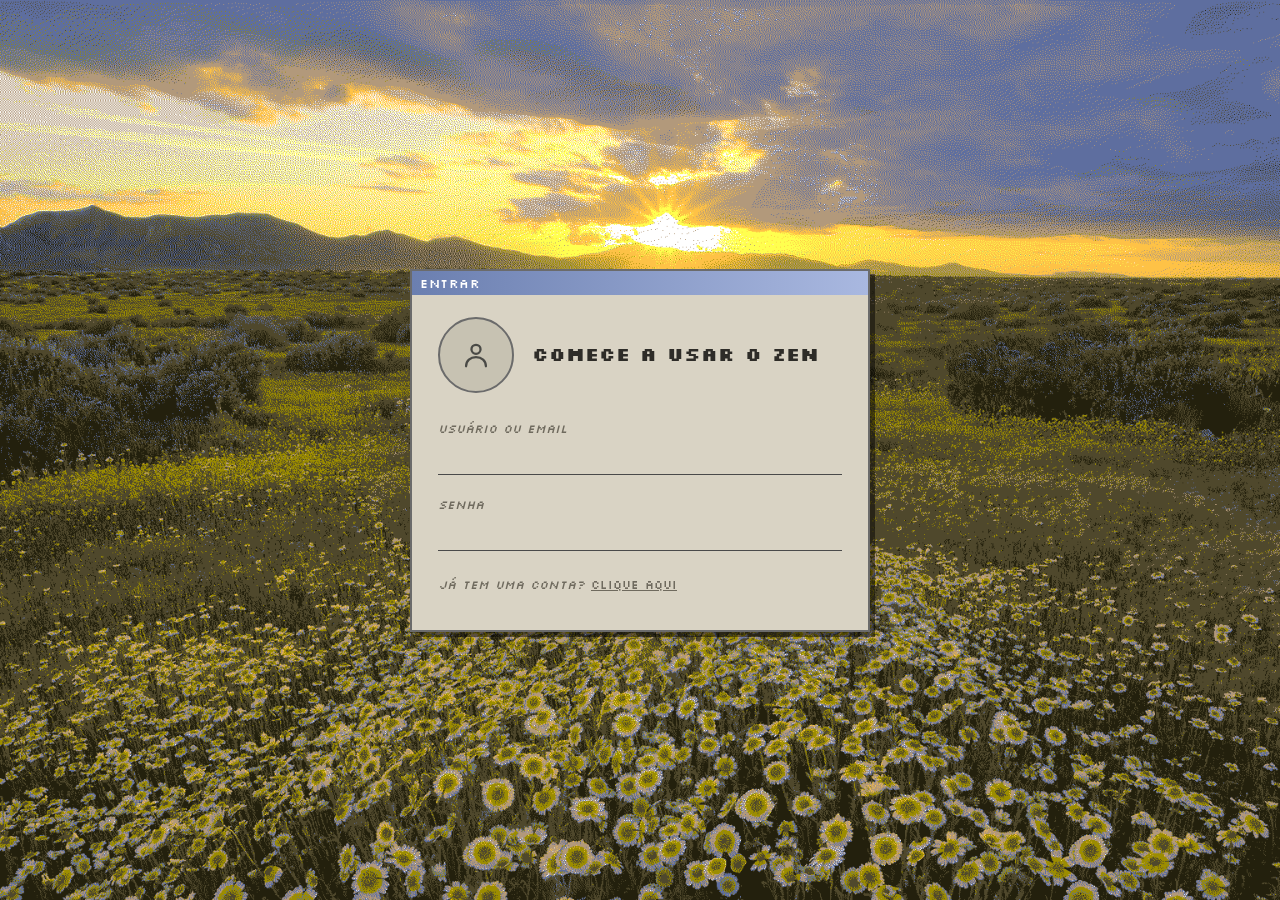
==== cadastro.html @ 0c86bc10 "." ====
<!DOCTYPE html>
<html lang="pt-br">
<head>
<meta charset="UTF-8">
<meta name="viewport" content="width=device-width, initial-scale=1.0">
<title>zen · cadastro</title>
<link rel="stylesheet" href="style.css">
</head>
<body>

<div class="stage">
  <div class="janela fluxo auth-window">
    <div class="titlebar">Entrar</div>
    <div class="conteudo">

      <div class="auth-header inverso">
        <h1>comece a usar o zen</h1>
        <div class="avatar-circle">
          <svg viewBox="0 0 24 24" fill="none" stroke="#4a4a46" stroke-width="1.6" stroke-linecap="round">
            <circle cx="12" cy="8" r="3.2"/>
            <path d="M5 20c0-4 3-6.5 7-6.5s7 2.5 7 6.5"/>
          </svg>
        </div>
      </div>

      <div class="campo">
        <label for="usuario">usuário ou email</label>
        <input type="text" id="usuario" name="usuario">
      </div>

      <div class="campo">
        <label for="senha">senha</label>
        <input type="password" id="senha" name="senha">
      </div>

      <p class="link-alt">já tem uma conta? <a href="index.html">clique aqui</a></p>

    </div>
  </div>
</div>

</body>
</html>
---- style.css ----
@import url('https://fonts.googleapis.com/css2?family=Silkscreen:wght@400;700&display=swap');

:root{
  --bg-window: #d9d3c4;
  --border: #6b6b6b;
  --title-start: #6b7fb0;
  --title-end: #a9b8e0;
  --text-dark: #2e2c28;
  --text-muted: #6f6a5e;
  --line: #4a4a4a;
  --avatar-bg: #c7c2b2;
}

*{ box-sizing: border-box; }

html, body{
  margin: 0;
  min-height: 100vh;
}

body{
  font-family: 'Silkscreen', monospace;
  color: var(--text-dark);
  background: url('foto.png') center/cover no-repeat fixed;
  min-height: 100vh;
}

a{ color: inherit; }

.janela{
  background-color: #d9d3c4;
  border: 2px solid #6b6b6b;
  box-shadow: 5px 5px 0 rgba(0, 0, 0, 0.484);
  font-size: 16px;
  position: absolute;
}

.janela .titlebar{
  background: linear-gradient(90deg, #6b7fb0, #a9b8e0);
  padding: 4px 8px;
  color: #fff;
  font-size: 13px;
  letter-spacing: 0.5px;
}
.janela.fluxo{
  position: relative;
}

.janela .conteudo{
  padding: 22px 26px 26px;
}

.avatar-circle{
  width: 76px;
  height: 76px;
  min-width: 76px;
  border-radius: 50%;
  background: var(--avatar-bg);
  border: 2px solid var(--border);
  display: flex;
  align-items: center;
  justify-content: center;
}

.avatar-circle svg{ width: 34px; height: 34px; }

.avatar-foto{
  width: 76px;
  height: 76px;
  min-width: 76px;
  border-radius: 50%;
  border: 2px solid var(--border);
  object-fit: cover;
  background: var(--avatar-bg);
}

.stage{
  min-height: 100vh;
  display: flex;
  align-items: center;
  justify-content: center;
  padding: 40px 16px;
}

.auth-window{
  width: 100%;
  max-width: 460px;
}

.auth-header{
  display: flex;
  align-items: center;
  justify-content: space-between;
  gap: 18px;
  margin-bottom: 28px;
}

.auth-header.inverso{
  flex-direction: row-reverse;
  justify-content: flex-end;
}

.auth-header h1{
  font-size: 19px;
  font-weight: 700;
  line-height: 1.3;
  margin: 0;
  flex: 1;
}

.campo{
  margin: 22px 0;
}

.campo label{
  display: block;
  font-size: 12px;
  font-style: italic;
  color: var(--text-muted);
  margin-bottom: 8px;
}

.campo input{
  width: 100%;
  border: none;
  border-bottom: 1px solid var(--line);
  background: transparent;
  font-family: inherit;
  font-size: 14px;
  color: var(--text-dark);
  padding: 4px 2px 8px;
  outline: none;
}

.campo input:focus{
  border-bottom-color: var(--title-start);
}

.link-alt{
  margin-top: 26px;
  font-size: 12px;
  color: var(--text-muted);
  font-style: italic;
}

.link-alt a{
  text-decoration: underline;
  font-style: normal;
  cursor: pointer;
}

.feed-stage{
  min-height: 100vh;
  display: flex;
  justify-content: center;
  padding: 48px 90px 48px 16px;
}

.feed-coluna{
  width: 100%;
  max-width: 480px;
  display: flex;
  flex-direction: column;
  gap: 34px;
}

.post{
  position: relative;
}

.post .avatar-foto,
.post .avatar-circle{
  position: absolute;
  top: -16px;
  left: -16px;
  width: 46px;
  height: 46px;
  min-width: 46px;
  z-index: 2;
}

.post .titlebar{
  font-weight: 700;
  padding-left: 44px;
}

.post .conteudo{
  padding: 18px 18px 14px;
  font-size: 13px;
  line-height: 1.7;
}

.post .rodape{
  display: flex;
  align-items: center;
  justify-content: space-between;
  margin-top: 16px;
  font-size: 12px;
  color: var(--text-muted);
}

.post .interacoes{
  display: flex;
  gap: 16px;
  align-items: center;
}

.post .interacoes span{
  display: inline-flex;
  align-items: center;
  gap: 5px;
}

.post svg{ width: 15px; height: 15px; }

.dock{
  position: fixed;
  top: 50%;
  right: 18px;
  transform: translateY(-50%);
  display: flex;
  flex-direction: column;
  gap: 14px;
  z-index: 5;
}

.dock a{
  width: 42px;
  height: 42px;
  background-color: var(--bg-window);
  border: 2px solid var(--border);
  box-shadow: 4px 4px 0 rgba(0,0,0,0.484);
  display: flex;
  align-items: center;
  justify-content: center;
  text-decoration: none;
}

.dock svg{ width: 19px; height: 19px; }

.perfil-stage{
  min-height: 100vh;
  padding: 48px 90px 60px 40px;
  display: flex;
  justify-content: center;
}

.perfil-grade{
  width: 100%;
  max-width: 760px;
  display: grid;
  grid-template-columns: 2fr 1fr;
  gap: 18px;
}

.cartao-perfil{
  display: flex;
  align-items: center;
  gap: 20px;
}

.cartao-perfil .conteudo{
  display: flex;
  align-items: center;
  gap: 20px;
  padding: 24px;
}

.cartao-perfil h2{
  font-size: 20px;
  margin: 0 0 6px;
}

.cartao-perfil .handle{
  font-size: 12px;
  color: var(--text-muted);
}

.cartao-musica .conteudo{
  display: flex;
  align-items: center;
  justify-content: center;
  padding: 22px;
  min-height: 96px;
}

.cartao-musica svg{ width: 46px; height: 46px; }

.cartao-bio{
  grid-column: 1 / -1;
}

.cartao-bio .conteudo{
  font-size: 13px;
  line-height: 1.7;
  padding: 20px 24px;
}

@media (max-width: 640px){
  .janela{
    position: relative !important;
    inset: auto !important;
    width: auto !important;
  }

  .feed-stage{
    padding: 34px 70px 34px 16px;
  }

  .perfil-stage{
    padding: 34px 70px 34px 16px;
  }

  .perfil-grade{
    grid-template-columns: 1fr;
  }

  .dock{
    right: 10px;
    gap: 10px;
  }

  .dock a{
    width: 36px;
    height: 36px;
  }

  .post .avatar-foto,
  .post .avatar-circle{
    width: 38px;
    height: 38px;
    min-width: 38px;
    top: -12px;
    left: -12px;
  }
}
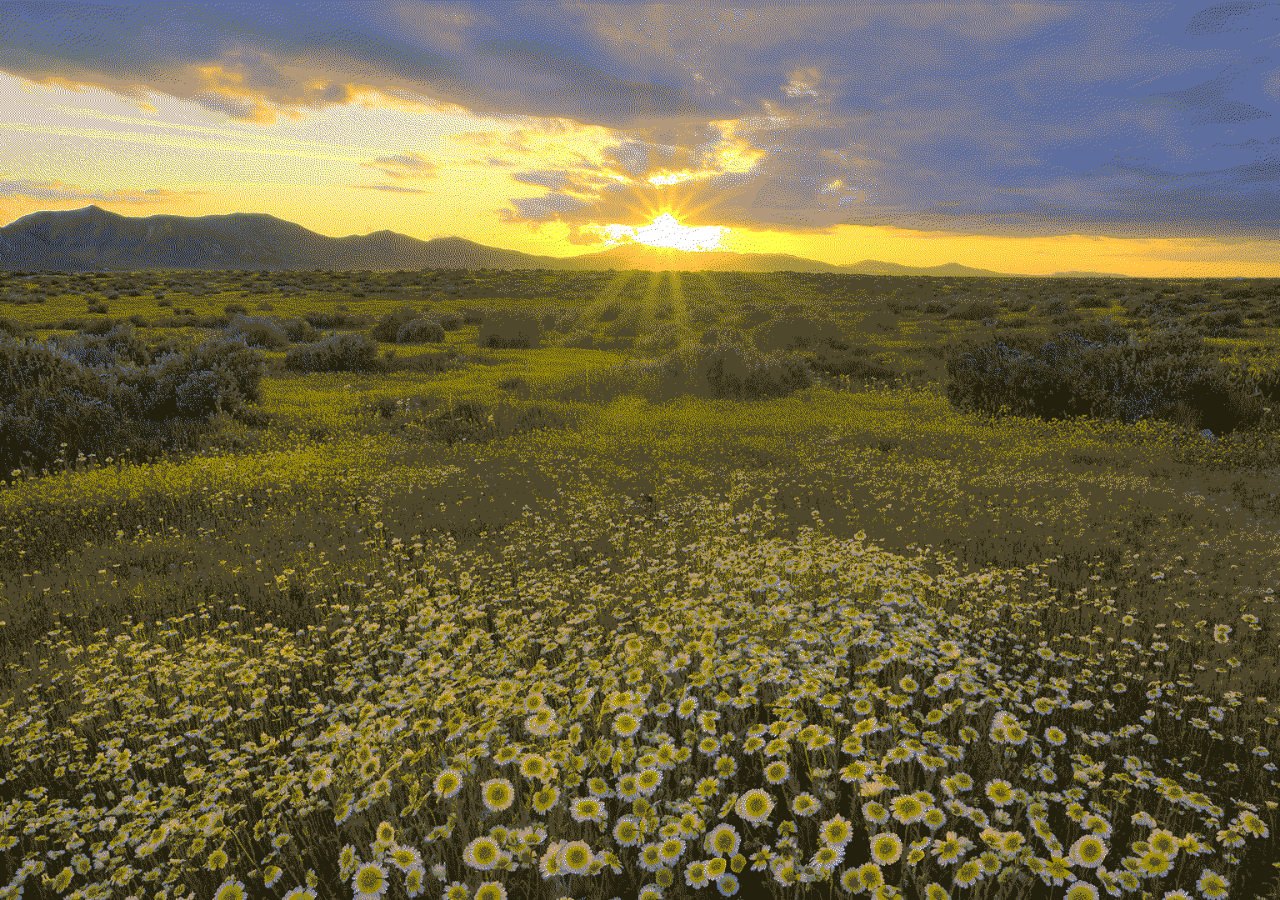
==== commit 08220bd8: "tanta coisa que nem tem como falar" ====
--- a/cadastro.html
+++ b/cadastro.html
@@ -4,40 +4,11 @@
 <meta charset="UTF-8">
 <meta name="viewport" content="width=device-width, initial-scale=1.0">
 <title>zen · cadastro</title>
+<!-- o zen agora vive em uma página só: esta rota abre a janela correspondente em index.html -->
+<meta http-equiv="refresh" content="0; url=index.html#cadastro">
 <link rel="stylesheet" href="style.css">
 </head>
 <body>
-
-<div class="stage">
-  <div class="janela fluxo auth-window">
-    <div class="titlebar">Entrar</div>
-    <div class="conteudo">
-
-      <div class="auth-header inverso">
-        <h1>comece a usar o zen</h1>
-        <div class="avatar-circle">
-          <svg viewBox="0 0 24 24" fill="none" stroke="#4a4a46" stroke-width="1.6" stroke-linecap="round">
-            <circle cx="12" cy="8" r="3.2"/>
-            <path d="M5 20c0-4 3-6.5 7-6.5s7 2.5 7 6.5"/>
-          </svg>
-        </div>
-      </div>
-
-      <div class="campo">
-        <label for="usuario">usuário ou email</label>
-        <input type="text" id="usuario" name="usuario">
-      </div>
-
-      <div class="campo">
-        <label for="senha">senha</label>
-        <input type="password" id="senha" name="senha">
-      </div>
-
-      <p class="link-alt">já tem uma conta? <a href="index.html">clique aqui</a></p>
-
-    </div>
-  </div>
-</div>
-
+<p class="aviso-prototipo"><a href="index.html#cadastro">abrir o zen</a></p>
 </body>
 </html>
--- a/style.css
+++ b/style.css
@@ -5,13 +5,39 @@
   --border: #6b6b6b;
   --title-start: #6b7fb0;
   --title-end: #a9b8e0;
+  --title-text: #fff;
   --text-dark: #2e2c28;
   --text-muted: #6f6a5e;
   --line: #4a4a4a;
   --avatar-bg: #c7c2b2;
+  --like: #b5484a;
+
+  /* papel de parede */
+  --bg-image: url('foto.png');
+  --bg-size: cover;
+  --bg-repeat: no-repeat;
+  --bg-dim: 0;
+
+  /* janelas (ajustáveis no painel de controle) */
+  --window-opacity: 1;
+  --window-blur: 0px;
+  --shadow-offset: 5px;
+  --shadow-alpha: 0.484;
+  --border-width: 2px;
+  --radius: 0px;
+
+  /* derivadas */
+  --window-fill: color-mix(in srgb, var(--bg-window) calc(var(--window-opacity) * 100%), transparent);
+  --window-hover: color-mix(in srgb, var(--bg-window), #fff 30%);
+  --shadow-color: rgba(0, 0, 0, var(--shadow-alpha));
+  --shadow: var(--shadow-offset) var(--shadow-offset) 0 var(--shadow-color);
+  --shadow-sm: calc(var(--shadow-offset) * 0.6) calc(var(--shadow-offset) * 0.6) 0 var(--shadow-color);
+  --radius-inner: max(0px, calc(var(--radius) - var(--border-width)));
 }
 
 *{ box-sizing: border-box; }
+
+[hidden]{ display: none !important; }
 
 html, body{
   margin: 0;
@@ -21,36 +47,135 @@
 body{
   font-family: 'Silkscreen', monospace;
   color: var(--text-dark);
-  background: url('foto.png') center/cover no-repeat fixed;
+  background:
+    linear-gradient(rgba(0, 0, 0, var(--bg-dim)), rgba(0, 0, 0, var(--bg-dim))) fixed,
+    var(--bg-image) center / var(--bg-size) var(--bg-repeat) fixed;
+  background-color: #4b5a6e;
   min-height: 100vh;
 }
 
 a{ color: inherit; }
 
+/* ============ JANELA (componente base) ============ */
+
 .janela{
-  background-color: #d9d3c4;
-  border: 2px solid #6b6b6b;
-  box-shadow: 5px 5px 0 rgba(0, 0, 0, 0.484);
+  background-color: var(--window-fill);
+  border: var(--border-width) solid var(--border);
+  border-radius: var(--radius);
+  box-shadow: var(--shadow);
+  -webkit-backdrop-filter: blur(var(--window-blur));
+  backdrop-filter: blur(var(--window-blur));
   font-size: 16px;
-  position: absolute;
+  position: relative;
 }
 
 .janela .titlebar{
-  background: linear-gradient(90deg, #6b7fb0, #a9b8e0);
+  background: linear-gradient(90deg, var(--title-start), var(--title-end));
+  border-radius: var(--radius-inner) var(--radius-inner) 0 0;
   padding: 4px 8px;
-  color: #fff;
+  color: var(--title-text);
   font-size: 13px;
   letter-spacing: 0.5px;
-}
-.janela.fluxo{
-  position: relative;
-}
-
-.janela .conteudo{
+  display: flex;
+  align-items: center;
+  gap: 8px;
+  min-height: 25px;
+}
+
+.janela .titlebar p{ margin: 0; }
+.janela .content{
   padding: 22px 26px 26px;
 }
 
-.avatar-circle{
+.titlebar-botoes{
+  margin-left: auto;
+  display: flex;
+  gap: 4px;
+}
+
+.titlebar-botao{
+  width: 18px;
+  height: 16px;
+  padding: 0;
+  font-family: inherit;
+  font-size: 10px;
+  line-height: 1;
+  color: var(--text-dark);
+  background: var(--bg-window);
+  border: 1px solid var(--border);
+  box-shadow: inset -1px -1px 0 rgba(0, 0, 0, 0.3), inset 1px 1px 0 rgba(255, 255, 255, 0.7);
+  cursor: pointer;
+}
+
+.titlebar-botao:hover{ background: var(--window-hover); }
+.titlebar-botao:active{ box-shadow: inset 1px 1px 0 rgba(0, 0, 0, 0.3); }
+
+/* abrir janela: pequeno "pop" em degraus, estilo sistema antigo */
+.vista .janela,
+.janela.flutuante{
+  animation: abrir 0.16s steps(3) both;
+}
+
+@keyframes abrir{
+  from{ opacity: 0; transform: scale(0.94); }
+  to{ opacity: 1; transform: none; }
+}
+
+/* ============ BOTÕES ============ */
+
+.botao{
+  display: inline-flex;
+  align-items: center;
+  justify-content: center;
+  gap: 6px;
+  font-family: inherit;
+  font-size: 12px;
+  color: var(--text-dark);
+  background: var(--bg-window);
+  border: 2px solid var(--border);
+  border-radius: calc(var(--radius) * 0.6);
+  box-shadow: 3px 3px 0 var(--shadow-color);
+  padding: 6px 14px;
+  cursor: pointer;
+  user-select: none;
+  white-space: nowrap;
+}
+
+.botao:hover{ background: var(--window-hover); }
+
+.botao:active{
+  transform: translate(3px, 3px);
+  box-shadow: none;
+}
+
+.botao.primario{
+  background: linear-gradient(90deg, var(--title-start), var(--title-end));
+  color: var(--title-text);
+}
+
+.botao.primario:hover{ filter: brightness(1.08); }
+
+.botao.pequeno{
+  font-size: 11px;
+  padding: 4px 10px;
+  box-shadow: 2px 2px 0 var(--shadow-color);
+}
+
+.botao.pequeno:active{ transform: translate(2px, 2px); }
+
+.botao:focus-visible,
+.acao:focus-visible,
+.menu a:focus-visible,
+.vinil:focus-visible,
+.titlebar-botao:focus-visible,
+.botao:has(input:focus-visible){
+  outline: 2px dotted var(--text-dark);
+  outline-offset: 2px;
+}
+
+/* ============ AVATAR ============ */
+
+.avatar{
   width: 76px;
   height: 76px;
   min-width: 76px;
@@ -60,21 +185,23 @@
   display: flex;
   align-items: center;
   justify-content: center;
-}
-
-.avatar-circle svg{ width: 34px; height: 34px; }
-
-.avatar-foto{
-  width: 76px;
-  height: 76px;
-  min-width: 76px;
-  border-radius: 50%;
-  border: 2px solid var(--border);
   object-fit: cover;
-  background: var(--avatar-bg);
-}
-
-.stage{
+}
+
+img.avatar{ display: block; }
+
+.avatar svg{ width: 34px; height: 34px; }
+
+.avatar.mini{
+  width: 26px;
+  height: 26px;
+  min-width: 26px;
+  border-width: 1px;
+}
+
+/* ============ ACESSO (entrar / criar conta) ============ */
+
+.tela{
   min-height: 100vh;
   display: flex;
   align-items: center;
@@ -82,12 +209,12 @@
   padding: 40px 16px;
 }
 
-.auth-window{
+.principal{
   width: 100%;
   max-width: 460px;
 }
 
-.auth-header{
+.cabecalho{
   display: flex;
   align-items: center;
   justify-content: space-between;
@@ -95,12 +222,12 @@
   margin-bottom: 28px;
 }
 
-.auth-header.inverso{
+.cabecalho.inverso{
   flex-direction: row-reverse;
   justify-content: flex-end;
 }
 
-.auth-header h1{
+.cabecalho h1{
   font-size: 19px;
   font-weight: 700;
   line-height: 1.3;
@@ -134,29 +261,63 @@
 
 .campo input:focus{
   border-bottom-color: var(--title-start);
-}
-
-.link-alt{
-  margin-top: 26px;
+  box-shadow: 0 1px 0 var(--title-start);
+}
+
+.campo input[aria-invalid="true"]{ border-bottom-color: var(--like); }
+
+.trocar{
+  margin: 0;
   font-size: 12px;
   color: var(--text-muted);
   font-style: italic;
 }
 
-.link-alt a{
+.trocar a{
   text-decoration: underline;
   font-style: normal;
   cursor: pointer;
 }
 
-.feed-stage{
+.trocar a:hover{ color: var(--text-dark); }
+
+.acoes-form{
+  display: flex;
+  align-items: center;
+  justify-content: space-between;
+  gap: 14px;
+  flex-wrap: wrap;
+  margin-top: 26px;
+}
+
+.erro{
+  margin: -6px 0 0;
+  font-size: 11px;
+  color: var(--like);
+}
+
+.erro::before{ content: "! "; font-weight: 700; }
+
+.aviso-prototipo{
+  margin: 22px 0 0;
+  padding-top: 10px;
+  border-top: 1px dashed var(--border);
+  font-size: 10px;
+  color: var(--text-muted);
+  text-align: center;
+  opacity: 0.85;
+}
+
+/* ============ FEED ============ */
+
+.feed{
   min-height: 100vh;
   display: flex;
   justify-content: center;
   padding: 48px 90px 48px 16px;
 }
 
-.feed-coluna{
+.coluna{
   width: 100%;
   max-width: 480px;
   display: flex;
@@ -164,12 +325,7 @@
   gap: 34px;
 }
 
-.post{
-  position: relative;
-}
-
-.post .avatar-foto,
-.post .avatar-circle{
+.post > .avatar{
   position: absolute;
   top: -16px;
   left: -16px;
@@ -177,43 +333,158 @@
   height: 46px;
   min-width: 46px;
   z-index: 2;
+  box-shadow: 2px 2px 0 var(--shadow-color);
 }
 
 .post .titlebar{
+  padding-left: 44px;
+  white-space: nowrap;
+}
+
+.post .titlebar .nome{
   font-weight: 700;
-  padding-left: 44px;
-}
-
-.post .conteudo{
+  overflow: hidden;
+  text-overflow: ellipsis;
+}
+
+.post .titlebar .arroba{
+  font-size: 11px;
+  opacity: 0.8;
+  overflow: hidden;
+  text-overflow: ellipsis;
+}
+
+.post .titlebar .tempo{
+  margin-left: auto;
+  font-size: 11px;
+  opacity: 0.85;
+}
+
+.post .content{
   padding: 18px 18px 14px;
   font-size: 13px;
   line-height: 1.7;
 }
 
+.post .texto{
+  overflow-wrap: anywhere;
+  white-space: pre-line;
+}
+
 .post .rodape{
   display: flex;
   align-items: center;
   justify-content: space-between;
-  margin-top: 16px;
+  padding: 6px 10px;
+  border-top: 1px dashed color-mix(in srgb, var(--border) 70%, transparent);
   font-size: 12px;
   color: var(--text-muted);
 }
 
 .post .interacoes{
   display: flex;
-  gap: 16px;
-  align-items: center;
-}
-
-.post .interacoes span{
+  gap: 6px;
+  align-items: center;
+}
+
+.acao{
   display: inline-flex;
   align-items: center;
-  gap: 5px;
-}
-
-.post svg{ width: 15px; height: 15px; }
-
-.dock{
+  gap: 6px;
+  min-height: 28px;
+  padding: 3px 8px;
+  font-family: inherit;
+  font-size: 12px;
+  color: var(--text-muted);
+  background: none;
+  border: 1px solid transparent;
+  border-radius: calc(var(--radius) * 0.5);
+  cursor: pointer;
+}
+
+.acao:hover{
+  color: var(--text-dark);
+  background: var(--window-hover);
+  border-color: var(--border);
+  box-shadow: 2px 2px 0 var(--shadow-color);
+}
+
+.acao:active{
+  transform: translate(2px, 2px);
+  box-shadow: none;
+}
+
+.acao svg{ width: 15px; height: 15px; flex: none; }
+
+.acao.curtir[aria-pressed="true"]{ color: var(--like); }
+.acao.curtir[aria-pressed="true"] svg{ fill: currentColor; animation: pulso 0.3s steps(3); }
+.acao.marcar[aria-pressed="true"]{ color: var(--title-start); }
+.acao.marcar[aria-pressed="true"] svg path{ fill: currentColor; fill-rule: evenodd; }
+.acao.comentar[aria-expanded="true"]{
+  color: var(--text-dark);
+  border-color: var(--border);
+  background: var(--window-hover);
+}
+
+@keyframes pulso{
+  50%{ transform: scale(1.35); }
+}
+
+.comentarios{
+  border-top: 1px dashed color-mix(in srgb, var(--border) 70%, transparent);
+  padding: 12px 16px 14px;
+  font-size: 12px;
+}
+
+.lista-comentarios{
+  list-style: none;
+  margin: 0 0 12px;
+  padding: 0;
+  display: flex;
+  flex-direction: column;
+  gap: 10px;
+}
+
+.lista-comentarios li{
+  display: flex;
+  gap: 10px;
+  align-items: flex-start;
+  line-height: 1.6;
+}
+
+.lista-comentarios strong{ margin-right: 6px; }
+
+.form-comentario{
+  display: flex;
+  gap: 10px;
+  align-items: center;
+}
+
+.form-comentario input,
+.config select,
+#texto-novo-post{
+  font-family: inherit;
+  font-size: 12px;
+  color: var(--text-dark);
+}
+
+.form-comentario input{
+  flex: 1;
+  min-width: 0;
+  border: none;
+  border-bottom: 1px solid var(--line);
+  background: transparent;
+  padding: 4px 2px 6px;
+  outline: none;
+}
+
+.form-comentario input:focus{ border-bottom-color: var(--title-start); }
+
+.post.novo{ animation: abrir 0.2s steps(3) both; }
+
+/* ============ MENU ============ */
+
+.menu{
   position: fixed;
   top: 50%;
   right: 18px;
@@ -224,113 +495,559 @@
   z-index: 5;
 }
 
-.dock a{
+.menu a{
+  position: relative;
   width: 42px;
   height: 42px;
-  background-color: var(--bg-window);
-  border: 2px solid var(--border);
-  box-shadow: 4px 4px 0 rgba(0,0,0,0.484);
+  background-color: var(--window-fill);
+  border: var(--border-width) solid var(--border);
+  border-radius: var(--radius);
+  box-shadow: 4px 4px 0 var(--shadow-color);
+  -webkit-backdrop-filter: blur(var(--window-blur));
+  backdrop-filter: blur(var(--window-blur));
   display: flex;
   align-items: center;
   justify-content: center;
   text-decoration: none;
 }
 
-.dock svg{ width: 19px; height: 19px; }
-
-.perfil-stage{
+.menu a:hover{ background-color: var(--window-hover); }
+
+.menu a:active,
+.menu a.ativo{
+  transform: translate(3px, 3px);
+  box-shadow: 1px 1px 0 var(--shadow-color);
+}
+
+.menu a.ativo{
+  background: linear-gradient(135deg, var(--title-start), var(--title-end));
+}
+
+.menu a.ativo svg{ stroke: var(--title-text); }
+
+.menu svg{ width: 19px; height: 19px; }
+
+.selo{
+  position: absolute;
+  top: -8px;
+  left: -8px;
+  min-width: 18px;
+  height: 18px;
+  padding: 0 4px;
+  font-size: 10px;
+  line-height: 15px;
+  text-align: center;
+  color: #fff;
+  background: var(--like);
+  border: 2px solid var(--border);
+  border-radius: 9px;
+}
+
+/* ============ PERFIL ============ */
+
+.perfil{
   min-height: 100vh;
   padding: 48px 90px 60px 40px;
   display: flex;
   justify-content: center;
 }
 
-.perfil-grade{
+.grade{
   width: 100%;
   max-width: 760px;
   display: grid;
   grid-template-columns: 2fr 1fr;
+  align-content: start;
   gap: 18px;
 }
 
-.cartao-perfil{
+.usuario{
   display: flex;
   align-items: center;
   gap: 20px;
 }
 
-.cartao-perfil .conteudo{
+.usuario .content{
   display: flex;
   align-items: center;
   gap: 20px;
   padding: 24px;
 }
 
-.cartao-perfil h2{
+.usuario .avatar{ box-shadow: 3px 3px 0 var(--shadow-color); }
+
+.usuario h2{
   font-size: 20px;
   margin: 0 0 6px;
 }
 
-.cartao-perfil .handle{
+.usuario .arroba{
   font-size: 12px;
   color: var(--text-muted);
 }
 
-.cartao-musica .conteudo{
-  display: flex;
+.musica .content{
+  display: flex;
+  flex-direction: column;
   align-items: center;
   justify-content: center;
-  padding: 22px;
+  gap: 10px;
+  padding: 18px 16px 16px;
   min-height: 96px;
 }
 
-.cartao-musica svg{ width: 46px; height: 46px; }
-
-.cartao-bio{
+.bio{
   grid-column: 1 / -1;
 }
 
-.cartao-bio .conteudo{
+.bio .content{
   font-size: 13px;
   line-height: 1.7;
   padding: 20px 24px;
 }
 
+/* ============ MUSIC.TXT · VINIL ============ */
+
+.toca-discos{
+  position: relative;
+  width: 132px;
+  height: 120px;
+}
+
+.vinil{
+  position: absolute;
+  left: 0;
+  top: 0;
+  width: 120px;
+  height: 120px;
+  padding: 0;
+  border: 2px solid var(--border);
+  border-radius: 50%;
+  background: none;
+  box-shadow: 3px 3px 0 var(--shadow-color);
+  cursor: pointer;
+}
+
+.vinil-disco{
+  position: absolute;
+  inset: 0;
+  border-radius: 50%;
+  background:
+    repeating-radial-gradient(circle, #1d1c1a 0 2px, #2b2a27 2px 3px, #1d1c1a 3px 5px);
+  animation: girar 3.6s linear infinite;
+  animation-play-state: paused;
+}
+
+/* marca branca na borda: mostra a rotação mesmo com o rótulo sem detalhes */
+.vinil-disco::after{
+  content: "";
+  position: absolute;
+  top: 8px;
+  left: 50%;
+  width: 3px;
+  height: 10px;
+  margin-left: -1.5px;
+  background: rgba(255, 255, 255, 0.25);
+}
+
+.vinil-rotulo{
+  position: absolute;
+  inset: 34%;
+  border-radius: 50%;
+  background: linear-gradient(135deg, var(--title-start), var(--title-end));
+  border: 2px solid #1d1c1a;
+  color: var(--title-text);
+  font-size: 9px;
+  display: flex;
+  align-items: flex-start;
+  justify-content: center;
+  padding-top: 3px;
+}
+
+/* furo central */
+.vinil-rotulo::after{
+  content: "";
+  position: absolute;
+  top: 50%;
+  left: 50%;
+  width: 6px;
+  height: 6px;
+  margin: -3px 0 0 -3px;
+  border-radius: 50%;
+  background: var(--bg-window);
+  border: 1px solid #1d1c1a;
+}
+
+/* reflexo fixo (não gira) para dar volume ao disco */
+.vinil-brilho{
+  position: absolute;
+  inset: 0;
+  border-radius: 50%;
+  background: conic-gradient(from 20deg, transparent 0 10%, rgba(255, 255, 255, 0.12) 14%, transparent 20% 60%, rgba(255, 255, 255, 0.1) 64%, transparent 70%);
+  pointer-events: none;
+}
+
+.vinil:hover .vinil-brilho{ background-color: rgba(255, 255, 255, 0.05); }
+
+.toca-discos.tocando .vinil-disco{ animation-play-state: running; }
+
+.braco{
+  position: absolute;
+  top: 4px;
+  right: 0;
+  width: 6px;
+  height: 66px;
+  background: var(--bg-window);
+  border: 2px solid var(--border);
+  box-shadow: 2px 2px 0 var(--shadow-color);
+  transform-origin: 50% 3px;
+  transform: rotate(8deg);
+  transition: transform 0.4s steps(4);
+  pointer-events: none;
+}
+
+/* cabeça da agulha */
+.braco::after{
+  content: "";
+  position: absolute;
+  bottom: -6px;
+  left: -5px;
+  width: 12px;
+  height: 10px;
+  background: var(--border);
+}
+
+.toca-discos.tocando .braco{ transform: rotate(28deg); }
+
+@keyframes girar{
+  to{ transform: rotate(360deg); }
+}
+
+.faixa{
+  margin: 0;
+  max-width: 100%;
+  font-size: 10px;
+  color: var(--text-muted);
+  text-align: center;
+  overflow: hidden;
+  text-overflow: ellipsis;
+  white-space: nowrap;
+}
+
+.faixa.erro-midia{ color: var(--like); }
+
+/* ============ JANELAS FLUTUANTES ============ */
+
+.janela.flutuante{
+  position: fixed;
+  top: 0;
+  left: 0;
+  z-index: 20;
+  width: min(380px, calc(100vw - 32px));
+  max-height: calc(100vh - 32px);
+  display: flex;
+  flex-direction: column;
+}
+
+.janela.flutuante .titlebar{
+  cursor: grab;
+  user-select: none;
+  touch-action: none;
+  flex: none;
+}
+
+.janela.flutuante.arrastando .titlebar{ cursor: grabbing; }
+
+.janela.flutuante .content{
+  padding: 18px 20px 20px;
+  overflow: auto;
+  font-size: 12px;
+}
+
+.janela.flutuante.inativa .titlebar{ filter: grayscale(0.7) brightness(0.95); }
+
+.janela.dialogo{
+  width: min(300px, calc(100vw - 32px));
+  z-index: 40;
+}
+
+.janela.dialogo .titlebar{ cursor: default; }
+
+.mensagem{ margin: 0 0 14px; }
+
+.progresso{
+  height: 20px;
+  padding: 2px;
+  border: 2px solid var(--border);
+  background: var(--window-hover);
+  box-shadow: inset 2px 2px 0 rgba(0, 0, 0, 0.2);
+}
+
+.progresso-barra{
+  display: block;
+  height: 100%;
+  width: 0;
+  background: repeating-linear-gradient(90deg, var(--title-start) 0 10px, transparent 10px 12px);
+}
+
+.janela.dialogo:not([hidden]) .progresso-barra{
+  animation: carregar 1.1s steps(12) forwards;
+}
+
+@keyframes carregar{
+  to{ width: 100%; }
+}
+
+/* notificações */
+.lista-notificacoes{
+  list-style: none;
+  margin: 0;
+  padding: 0;
+}
+
+.lista-notificacoes li{
+  display: flex;
+  align-items: center;
+  gap: 10px;
+  padding: 10px 0;
+  line-height: 1.5;
+  border-bottom: 1px dashed color-mix(in srgb, var(--border) 60%, transparent);
+}
+
+.lista-notificacoes li:last-child{ border-bottom: none; }
+.lista-notificacoes .quando{ display: block; font-size: 10px; color: var(--text-muted); }
+
+/* novo post */
+.autor-post{
+  display: flex;
+  align-items: center;
+  gap: 10px;
+  margin-bottom: 12px;
+}
+
+.autor-post .arroba{ color: var(--text-muted); font-size: 11px; }
+
+#texto-novo-post{
+  width: 100%;
+  resize: vertical;
+  min-height: 90px;
+  padding: 8px;
+  line-height: 1.6;
+  background: var(--window-hover);
+  border: 2px solid var(--border);
+  box-shadow: inset 2px 2px 0 rgba(0, 0, 0, 0.15);
+  outline: none;
+}
+
+#texto-novo-post:focus{ border-color: var(--title-start); }
+
+#form-novo-post .acoes-form{ margin-top: 14px; }
+
+.contador-caracteres,
+.dica{ font-size: 10px; color: var(--text-muted); }
+
+/* ============ PAINEL DE CONTROLE ============ */
+
+.janela.config{ width: min(400px, calc(100vw - 32px)); }
+
+.grupo{
+  margin: 0 0 16px;
+  padding: 10px 12px 12px;
+  border: 1px solid var(--border);
+  box-shadow: 1px 1px 0 rgba(255, 255, 255, 0.6), inset 1px 1px 0 rgba(255, 255, 255, 0.6);
+  border-radius: calc(var(--radius) * 0.5);
+}
+
+.grupo legend{
+  padding: 0 6px;
+  font-size: 11px;
+  font-weight: 700;
+}
+
+.linha{
+  display: flex;
+  align-items: center;
+  gap: 10px;
+  flex-wrap: wrap;
+  margin: 10px 0;
+}
+
+.rotulo,
+.ajuste span,
+.ajuste-select span{
+  font-size: 11px;
+  color: var(--text-muted);
+}
+
+.ajuste{
+  display: grid;
+  grid-template-columns: 76px 1fr 38px;
+  align-items: center;
+  gap: 8px;
+  margin: 8px 0;
+}
+
+.ajuste output{
+  font-size: 10px;
+  text-align: right;
+}
+
+.ajuste-select{
+  display: inline-flex;
+  align-items: center;
+  gap: 6px;
+  margin-left: auto;
+}
+
+.config select{
+  padding: 3px 4px;
+  background: var(--window-hover);
+  border: 2px solid var(--border);
+  border-radius: 0;
+}
+
+.checar{
+  display: inline-flex;
+  align-items: center;
+  gap: 6px;
+  font-size: 11px;
+  cursor: pointer;
+}
+
+.checar input{ accent-color: var(--title-start); margin: 0; }
+
+.amostras{
+  display: flex;
+  flex-wrap: wrap;
+  gap: 8px;
+}
+
+.amostra{
+  width: 52px;
+  height: 34px;
+  padding: 0;
+  border: 2px solid var(--border);
+  box-shadow: 2px 2px 0 var(--shadow-color);
+  background-size: cover;
+  background-position: center;
+  cursor: pointer;
+}
+
+.amostras.cores .amostra{ width: 24px; height: 24px; }
+
+.amostra:hover{ transform: translate(-1px, -1px); box-shadow: 3px 3px 0 var(--shadow-color); }
+
+.amostra[aria-pressed="true"]{
+  outline: 2px dotted var(--text-dark);
+  outline-offset: 2px;
+  transform: translate(2px, 2px);
+  box-shadow: none;
+}
+
+.amostra:focus-visible{ outline: 2px solid var(--title-start); outline-offset: 2px; }
+
+input[type="color"]{
+  width: 34px;
+  height: 24px;
+  padding: 1px;
+  background: var(--bg-window);
+  border: 2px solid var(--border);
+  box-shadow: 2px 2px 0 var(--shadow-color);
+  cursor: pointer;
+}
+
+input[type="color"]::-webkit-color-swatch-wrapper{ padding: 0; }
+input[type="color"]::-webkit-color-swatch{ border: none; }
+input[type="color"]::-moz-color-swatch{ border: none; }
+
+/* slider estilo sistema antigo */
+input[type="range"]{
+  -webkit-appearance: none;
+  appearance: none;
+  width: 100%;
+  height: 20px;
+  margin: 0;
+  background: transparent;
+  cursor: pointer;
+}
+
+input[type="range"]::-webkit-slider-runnable-track{
+  height: 6px;
+  background: var(--avatar-bg);
+  border: 1px solid var(--border);
+  box-shadow: inset 1px 1px 0 rgba(0, 0, 0, 0.3);
+}
+
+input[type="range"]::-moz-range-track{
+  height: 4px;
+  background: var(--avatar-bg);
+  border: 1px solid var(--border);
+}
+
+input[type="range"]::-webkit-slider-thumb{
+  -webkit-appearance: none;
+  width: 11px;
+  height: 18px;
+  margin-top: -7px;
+  background: var(--bg-window);
+  border: 2px solid var(--border);
+  box-shadow: 2px 2px 0 var(--shadow-color);
+}
+
+input[type="range"]::-moz-range-thumb{
+  width: 7px;
+  height: 14px;
+  border-radius: 0;
+  background: var(--bg-window);
+  border: 2px solid var(--border);
+  box-shadow: 2px 2px 0 var(--shadow-color);
+}
+
+input[type="range"]:focus-visible{ outline: 2px dotted var(--text-dark); outline-offset: 2px; }
+
 @media (max-width: 640px){
-  .janela{
-    position: relative !important;
-    inset: auto !important;
-    width: auto !important;
-  }
-
-  .feed-stage{
+  .feed{
     padding: 34px 70px 34px 16px;
   }
 
-  .perfil-stage{
+  .perfil{
     padding: 34px 70px 34px 16px;
   }
 
-  .perfil-grade{
+  .grade{
     grid-template-columns: 1fr;
   }
 
-  .dock{
+  .menu{
     right: 10px;
     gap: 10px;
   }
 
-  .dock a{
+  .menu a{
     width: 36px;
     height: 36px;
   }
 
-  .post .avatar-foto,
-  .post .avatar-circle{
+  .post > .avatar{
     width: 38px;
     height: 38px;
     min-width: 38px;
     top: -12px;
     left: -12px;
   }
-}
+
+  .post .titlebar{ padding-left: 34px; }
+  .post .titlebar .arroba{ display: none; }
+
+  .cabecalho h1{ font-size: 16px; }
+
+  .janela.flutuante .titlebar{ cursor: default; }
+}
+
+@media (prefers-reduced-motion: reduce){
+  .vista .janela,
+  .janela.flutuante,
+  .post.novo,
+  .acao.curtir[aria-pressed="true"] svg{ animation: none; }
+  .braco{ transition: none; }
+}
